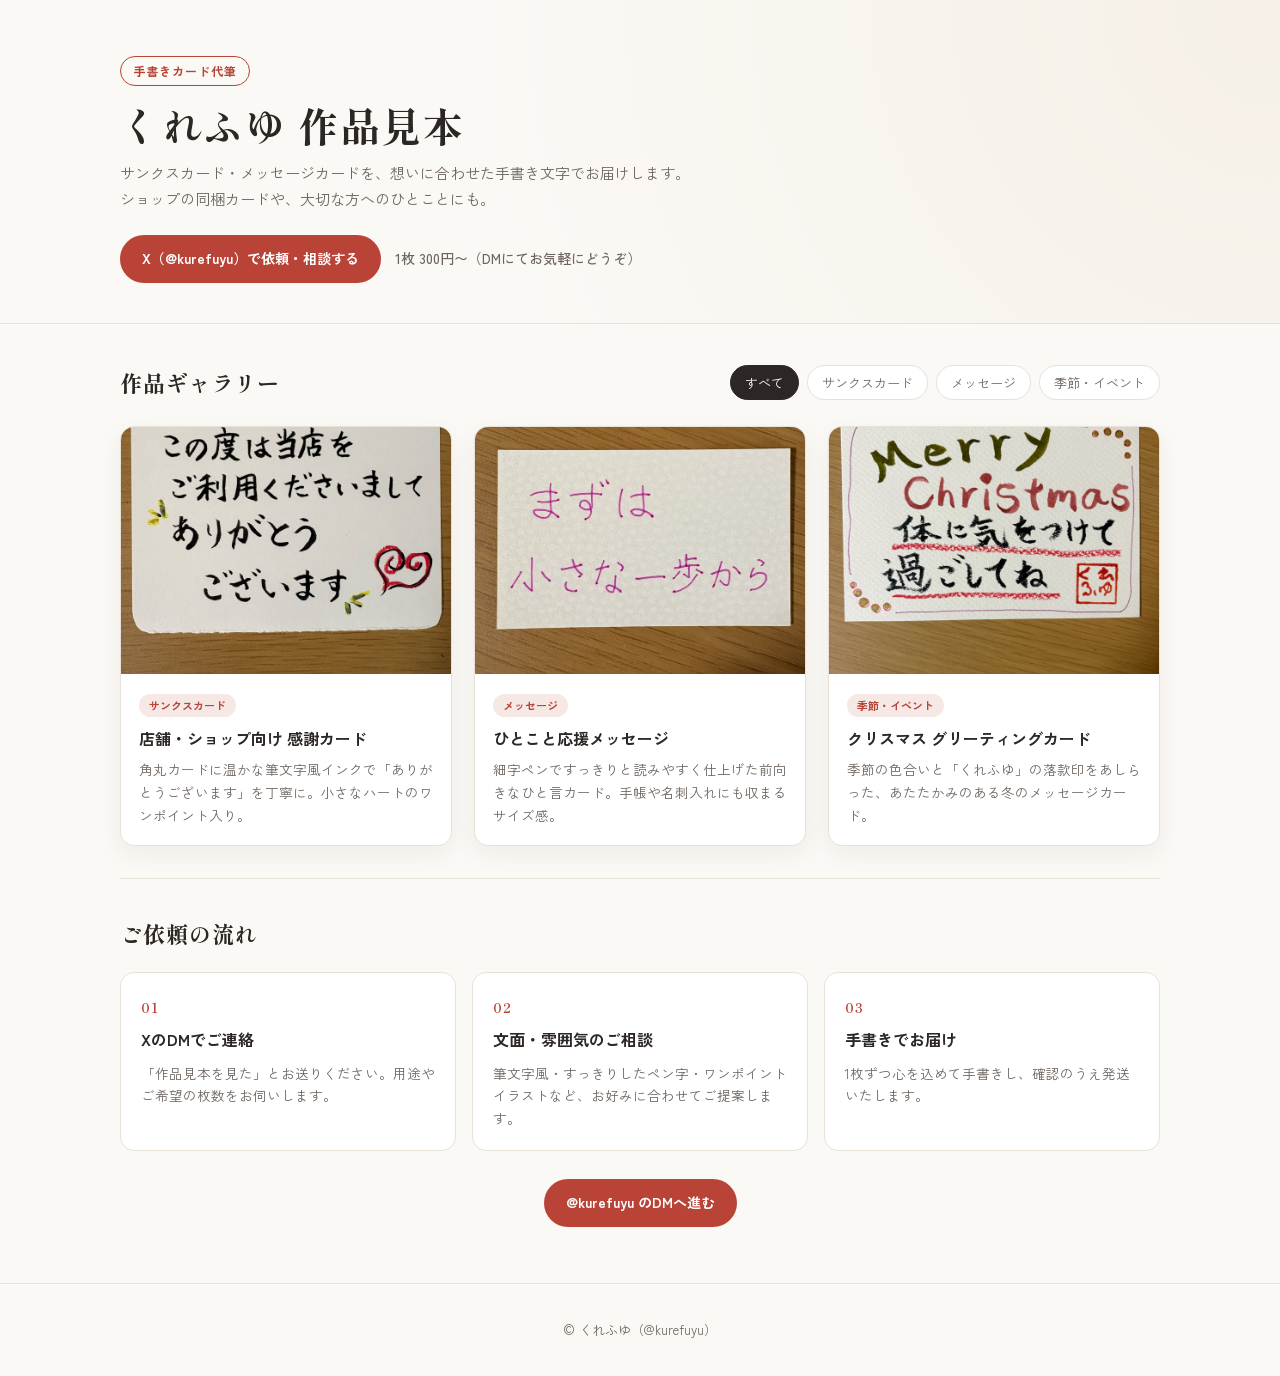
==== index.html @ b32f396b "作品見本サイトを公開" ====
<!DOCTYPE html>
<html lang="ja">
<head>
  <meta charset="UTF-8" />
  <meta name="viewport" content="width=device-width, initial-scale=1.0" />
  <title>くれふゆ｜手書きサンクスカード・メッセージカード作品見本</title>
  <meta name="description" content="サンクスカード・メッセージカード代筆「くれふゆ（@kurefuyu）」の作品見本ギャラリーです。手書きの温かさを1枚から丁寧にお届けします。" />
  <link rel="preconnect" href="https://fonts.googleapis.com" />
  <link rel="preconnect" href="https://fonts.gstatic.com" crossorigin />
  <link href="https://fonts.googleapis.com/css2?family=Shippori+Mincho:wght@500;700&family=Zen+Kaku+Gothic+New:wght@400;500;700&display=swap" rel="stylesheet" />
  <link rel="stylesheet" href="style.css" />
</head>
<body>
  <header class="hero">
    <div class="container">
      <div class="brand-badge">手書きカード代筆</div>
      <h1 class="site-title">くれふゆ 作品見本</h1>
      <p class="site-subtitle">
        サンクスカード・メッセージカードを、想いに合わせた手書き文字でお届けします。<br />
        ショップの同梱カードや、大切な方へのひとことにも。
      </p>
      <div class="hero-actions">
        <a class="btn btn-primary" href="https://x.com/kurefuyu" target="_blank" rel="noopener noreferrer">
          X（@kurefuyu）で依頼・相談する
        </a>
        <span class="price-note">1枚 300円〜（DMにてお気軽にどうぞ）</span>
      </div>
    </div>
  </header>

  <main class="container">
    <section class="gallery-section" aria-label="作品見本ギャラリー">
      <div class="section-head">
        <h2>作品ギャラリー</h2>
        <div class="filter-bar" role="tablist" aria-label="カテゴリ絞り込み">
          <button class="filter-btn is-active" data-category="all" role="tab" aria-selected="true">すべて</button>
          <button class="filter-btn" data-category="thanks" role="tab" aria-selected="false">サンクスカード</button>
          <button class="filter-btn" data-category="message" role="tab" aria-selected="false">メッセージ</button>
          <button class="filter-btn" data-category="season" role="tab" aria-selected="false">季節・イベント</button>
        </div>
      </div>

      <div id="gallery-grid" class="gallery-grid"></div>
    </section>

    <section class="order-section">
      <h2>ご依頼の流れ</h2>
      <div class="steps-grid">
        <div class="step-card">
          <span class="step-num">01</span>
          <h3>XのDMでご連絡</h3>
          <p>「作品見本を見た」とお送りください。用途やご希望の枚数をお伺いします。</p>
        </div>
        <div class="step-card">
          <span class="step-num">02</span>
          <h3>文面・雰囲気のご相談</h3>
          <p>筆文字風・すっきりしたペン字・ワンポイントイラストなど、お好みに合わせてご提案します。</p>
        </div>
        <div class="step-card">
          <span class="step-num">03</span>
          <h3>手書きでお届け</h3>
          <p>1枚ずつ心を込めて手書きし、確認のうえ発送いたします。</p>
        </div>
      </div>
      <div class="order-cta">
        <a class="btn btn-primary" href="https://x.com/kurefuyu" target="_blank" rel="noopener noreferrer">
          @kurefuyu のDMへ進む
        </a>
      </div>
    </section>
  </main>

  <footer class="site-footer">
    <div class="container">
      <p>© くれふゆ（@kurefuyu）</p>
    </div>
  </footer>

  <div id="lightbox" class="lightbox" hidden aria-modal="true" role="dialog" aria-label="作品拡大表示">
    <button id="lightbox-close" class="lightbox-close" aria-label="閉じる">×</button>
    <div class="lightbox-content">
      <img id="lightbox-img" src="" alt="" />
      <div class="lightbox-caption">
        <span id="lightbox-tag" class="card-tag"></span>
        <h3 id="lightbox-title"></h3>
        <p id="lightbox-desc"></p>
      </div>
    </div>
  </div>

  <script src="app.js"></script>
</body>
</html>
---- style.css ----
:root {
  --bg: #fbf9f5;
  --surface: #ffffff;
  --ink: #2c2724;
  --muted: #6e655f;
  --accent: #b84336;
  --accent-soft: #f6e8e5;
  --border: #e8e1d8;
  --shadow: 0 8px 24px rgba(44, 39, 36, 0.06);
  --radius: 14px;
}

* {
  box-sizing: border-box;
}

body {
  margin: 0;
  background-color: var(--bg);
  color: var(--ink);
  font-family: "Zen Kaku Gothic New", -apple-system, BlinkMacSystemFont, "Hiragino Sans", sans-serif;
  line-height: 1.7;
  -webkit-font-smoothing: antialiased;
}

.container {
  width: min(1040px, calc(100% - 32px));
  margin: 0 auto;
}

.hero {
  padding: 56px 0 40px;
  border-bottom: 1px solid var(--border);
  background: radial-gradient(circle at top right, #f5efe6 0%, var(--bg) 60%);
}

.brand-badge {
  display: inline-block;
  padding: 4px 12px;
  border: 1px solid var(--accent);
  color: var(--accent);
  border-radius: 999px;
  font-size: 12px;
  font-weight: 700;
  letter-spacing: 0.08em;
}

.site-title {
  margin: 14px 0 10px;
  font-family: "Shippori Mincho", serif;
  font-size: clamp(28px, 4.5vw, 40px);
  font-weight: 700;
  letter-spacing: 0.04em;
  line-height: 1.25;
}

.site-subtitle {
  margin: 0 0 24px;
  color: var(--muted);
  font-size: 15px;
}

.hero-actions {
  display: flex;
  flex-wrap: wrap;
  align-items: center;
  gap: 14px;
}

.btn {
  display: inline-flex;
  align-items: center;
  justify-content: center;
  padding: 12px 22px;
  border-radius: 999px;
  font-weight: 700;
  font-size: 14px;
  text-decoration: none;
  transition: transform 0.15s ease, opacity 0.15s ease;
}

.btn:hover {
  transform: translateY(-1px);
  opacity: 0.92;
}

.btn-primary {
  background-color: var(--accent);
  color: #ffffff;
}

.price-note {
  font-size: 14px;
  color: var(--muted);
  font-weight: 500;
}

.gallery-section {
  padding: 40px 0 32px;
}

.section-head {
  display: flex;
  flex-wrap: wrap;
  justify-content: space-between;
  align-items: center;
  gap: 16px;
  margin-bottom: 24px;
}

h2 {
  margin: 0;
  font-family: "Shippori Mincho", serif;
  font-size: 22px;
  font-weight: 700;
  letter-spacing: 0.04em;
}

.filter-bar {
  display: flex;
  flex-wrap: wrap;
  gap: 8px;
}

.filter-btn {
  border: 1px solid var(--border);
  background: var(--surface);
  color: var(--muted);
  padding: 7px 14px;
  border-radius: 999px;
  font-size: 13px;
  font-family: inherit;
  cursor: pointer;
  transition: all 0.15s ease;
}

.filter-btn:hover {
  border-color: var(--accent);
  color: var(--accent);
}

.filter-btn.is-active {
  background: var(--ink);
  border-color: var(--ink);
  color: #ffffff;
}

.gallery-grid {
  display: grid;
  grid-template-columns: repeat(auto-fill, minmax(280px, 1fr));
  gap: 22px;
}

.work-card {
  background: var(--surface);
  border: 1px solid var(--border);
  border-radius: var(--radius);
  overflow: hidden;
  box-shadow: var(--shadow);
  cursor: pointer;
  transition: transform 0.18s ease, box-shadow 0.18s ease;
  display: flex;
  flex-direction: column;
}

.work-card:hover {
  transform: translateY(-3px);
  box-shadow: 0 12px 28px rgba(44, 39, 36, 0.1);
}

.work-thumb-wrap {
  aspect-ratio: 4 / 3;
  background: #f2ede5;
  overflow: hidden;
}

.work-thumb {
  width: 100%;
  height: 100%;
  object-fit: cover;
  display: block;
}

.work-body {
  padding: 16px 18px 18px;
}

.card-tag {
  display: inline-block;
  font-size: 11px;
  font-weight: 700;
  color: var(--accent);
  background: var(--accent-soft);
  padding: 2px 10px;
  border-radius: 999px;
  margin-bottom: 8px;
}

.work-title {
  margin: 0 0 6px;
  font-size: 16px;
  font-weight: 700;
}

.work-desc {
  margin: 0;
  font-size: 13.5px;
  color: var(--muted);
}

.order-section {
  padding: 36px 0 56px;
  border-top: 1px solid var(--border);
}

.steps-grid {
  margin-top: 20px;
  display: grid;
  grid-template-columns: repeat(auto-fit, minmax(220px, 1fr));
  gap: 16px;
}

.step-card {
  background: var(--surface);
  border: 1px solid var(--border);
  border-radius: var(--radius);
  padding: 20px;
}

.step-num {
  font-family: "Shippori Mincho", serif;
  font-size: 13px;
  font-weight: 700;
  color: var(--accent);
  letter-spacing: 0.08em;
}

.step-card h3 {
  margin: 6px 0 8px;
  font-size: 16px;
}

.step-card p {
  margin: 0;
  font-size: 13.5px;
  color: var(--muted);
}

.order-cta {
  margin-top: 28px;
  text-align: center;
}

.site-footer {
  border-top: 1px solid var(--border);
  padding: 22px 0;
  text-align: center;
  font-size: 13px;
  color: var(--muted);
}

.lightbox {
  position: fixed;
  inset: 0;
  background: rgba(24, 21, 19, 0.82);
  display: flex;
  align-items: center;
  justify-content: center;
  padding: 20px;
  z-index: 100;
}

.lightbox[hidden] {
  display: none;
}

.lightbox-close {
  position: fixed;
  top: 16px;
  right: 20px;
  width: 40px;
  height: 40px;
  border-radius: 50%;
  border: none;
  background: rgba(255, 255, 255, 0.92);
  color: var(--ink);
  font-size: 24px;
  line-height: 1;
  cursor: pointer;
}

.lightbox-content {
  max-width: 720px;
  width: 100%;
  background: var(--surface);
  border-radius: var(--radius);
  overflow: hidden;
  box-shadow: 0 20px 50px rgba(0, 0, 0, 0.35);
}

.lightbox-content img {
  width: 100%;
  max-height: 68vh;
  object-fit: contain;
  background: #f2ede5;
  display: block;
}

.lightbox-caption {
  padding: 16px 20px 20px;
}

.lightbox-caption h3 {
  margin: 0 0 6px;
  font-size: 17px;
}

.lightbox-caption p {
  margin: 0;
  font-size: 14px;
  color: var(--muted);
}
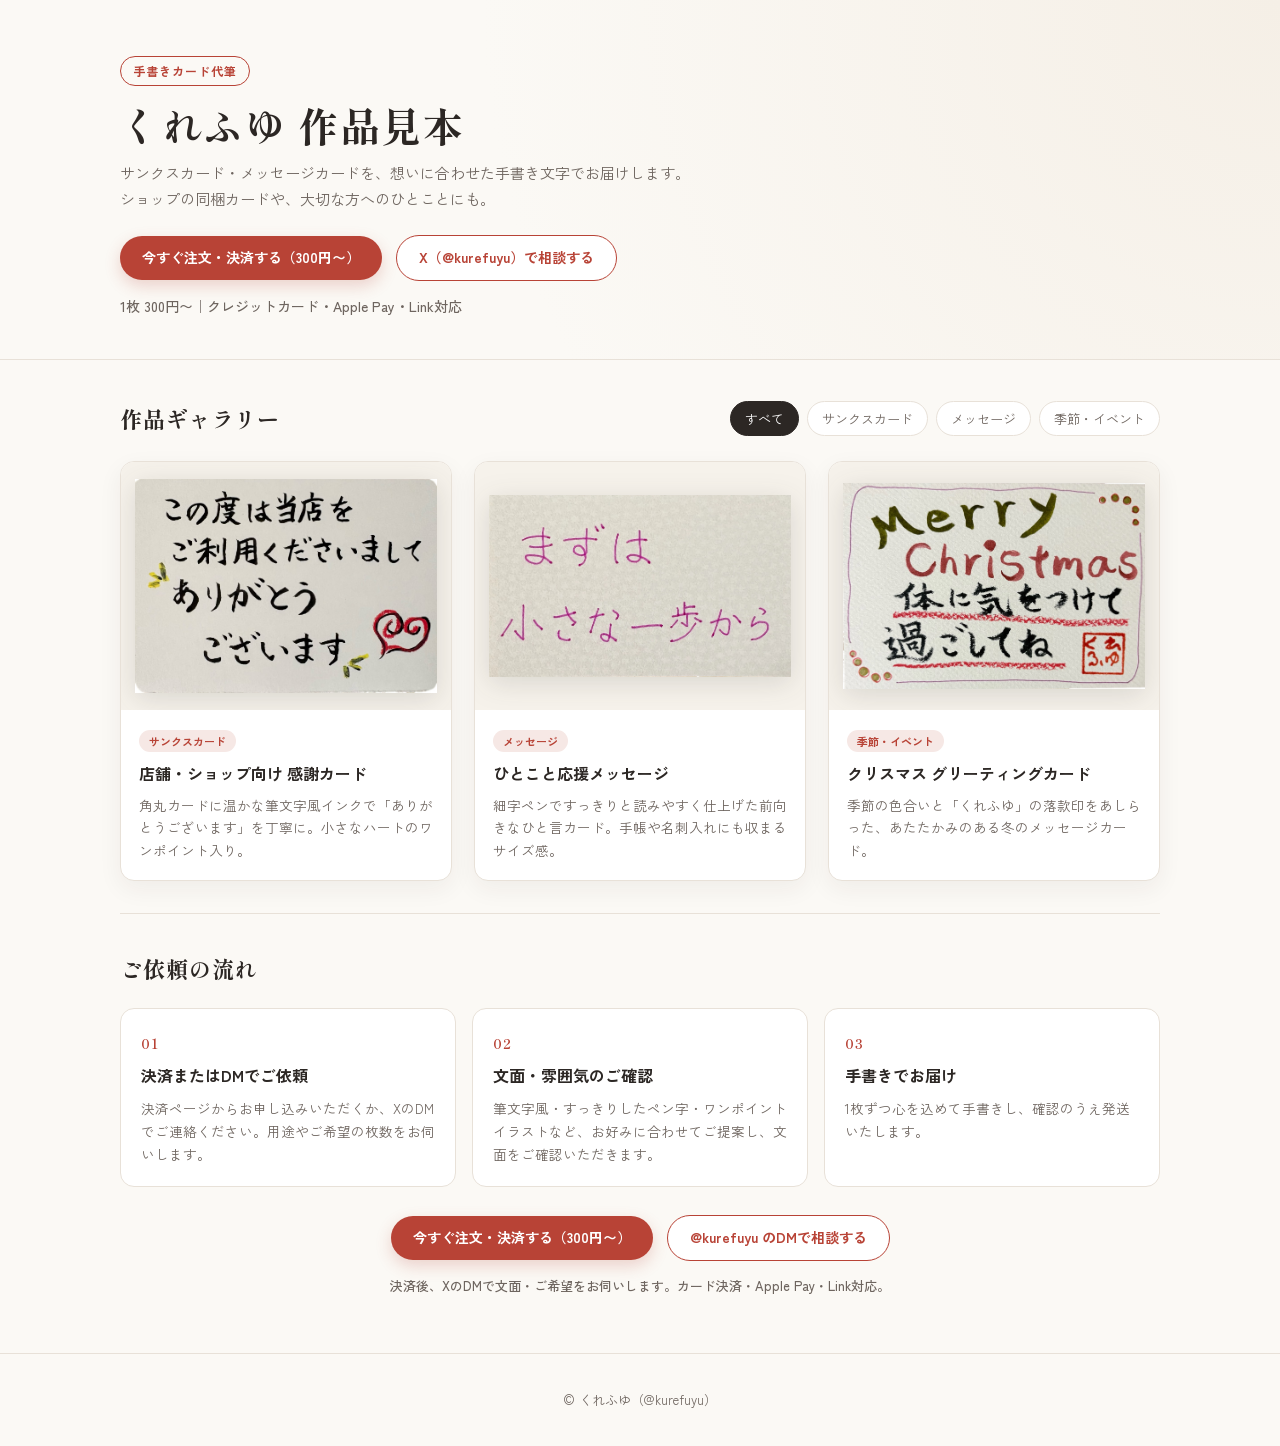
==== commit e76ac455: "Stripe決済ボタンを追加し、ご依頼の流れを決済またはDMに更新" ====
--- a/index.html
+++ b/index.html
@@ -20,10 +20,13 @@
         ショップの同梱カードや、大切な方へのひとことにも。
       </p>
       <div class="hero-actions">
-        <a class="btn btn-primary" href="https://x.com/kurefuyu" target="_blank" rel="noopener noreferrer">
-          X（@kurefuyu）で依頼・相談する
+        <a class="btn btn-primary" href="https://buy.stripe.com/fZu28l7V74so8kVafR6Zy01" target="_blank" rel="noopener noreferrer">
+          今すぐ注文・決済する（300円〜）
         </a>
-        <span class="price-note">1枚 300円〜（DMにてお気軽にどうぞ）</span>
+        <a class="btn btn-secondary" href="https://x.com/kurefuyu" target="_blank" rel="noopener noreferrer">
+          X（@kurefuyu）で相談する
+        </a>
+        <span class="price-note">1枚 300円〜｜クレジットカード・Apple Pay・Link対応</span>
       </div>
     </div>
   </header>
@@ -48,13 +51,13 @@
       <div class="steps-grid">
         <div class="step-card">
           <span class="step-num">01</span>
-          <h3>XのDMでご連絡</h3>
-          <p>「作品見本を見た」とお送りください。用途やご希望の枚数をお伺いします。</p>
+          <h3>決済またはDMでご依頼</h3>
+          <p>決済ページからお申し込みいただくか、XのDMでご連絡ください。用途やご希望の枚数をお伺いします。</p>
         </div>
         <div class="step-card">
           <span class="step-num">02</span>
-          <h3>文面・雰囲気のご相談</h3>
-          <p>筆文字風・すっきりしたペン字・ワンポイントイラストなど、お好みに合わせてご提案します。</p>
+          <h3>文面・雰囲気のご確認</h3>
+          <p>筆文字風・すっきりしたペン字・ワンポイントイラストなど、お好みに合わせてご提案し、文面をご確認いただきます。</p>
         </div>
         <div class="step-card">
           <span class="step-num">03</span>
@@ -63,9 +66,13 @@
         </div>
       </div>
       <div class="order-cta">
-        <a class="btn btn-primary" href="https://x.com/kurefuyu" target="_blank" rel="noopener noreferrer">
-          @kurefuyu のDMへ進む
+        <a class="btn btn-primary" href="https://buy.stripe.com/fZu28l7V74so8kVafR6Zy01" target="_blank" rel="noopener noreferrer">
+          今すぐ注文・決済する（300円〜）
         </a>
+        <a class="btn btn-secondary" href="https://x.com/kurefuyu" target="_blank" rel="noopener noreferrer">
+          @kurefuyu のDMで相談する
+        </a>
+        <p class="price-note cta-note">決済後、XのDMで文面・ご希望をお伺いします。カード決済・Apple Pay・Link対応。</p>
       </div>
     </section>
   </main>
--- a/style.css
+++ b/style.css
@@ -75,8 +75,10 @@
   border-radius: 999px;
   font-weight: 700;
   font-size: 14px;
+  line-height: 1.4;
+  text-align: center;
   text-decoration: none;
-  transition: transform 0.15s ease, opacity 0.15s ease;
+  transition: transform 0.15s ease, opacity 0.15s ease, background-color 0.15s ease, border-color 0.15s ease;
 }
 
 .btn:hover {
@@ -87,12 +89,27 @@
 .btn-primary {
   background-color: var(--accent);
   color: #ffffff;
+  box-shadow: 0 6px 16px rgba(184, 67, 54, 0.22);
+}
+
+.btn-secondary {
+  background-color: var(--surface);
+  color: var(--accent);
+  border: 1px solid var(--accent);
+}
+
+.btn-secondary:hover {
+  background-color: var(--accent-soft);
 }
 
 .price-note {
   font-size: 14px;
   color: var(--muted);
   font-weight: 500;
+}
+
+.hero-actions .price-note {
+  flex-basis: 100%;
 }
 
 .gallery-section {
@@ -170,15 +187,20 @@
 
 .work-thumb-wrap {
   aspect-ratio: 4 / 3;
-  background: #f2ede5;
+  background: #f6f2eb;
+  padding: 14px;
   overflow: hidden;
+  display: flex;
+  align-items: center;
+  justify-content: center;
 }
 
 .work-thumb {
   width: 100%;
   height: 100%;
-  object-fit: cover;
+  object-fit: contain;
   display: block;
+  filter: drop-shadow(0 6px 14px rgba(44, 39, 36, 0.14));
 }
 
 .work-body {
@@ -248,7 +270,26 @@
 
 .order-cta {
   margin-top: 28px;
+  display: flex;
+  flex-wrap: wrap;
+  justify-content: center;
+  align-items: center;
+  gap: 14px;
+}
+
+.order-cta .cta-note {
+  flex-basis: 100%;
+  margin: 0;
   text-align: center;
+  font-size: 13px;
+}
+
+@media (max-width: 480px) {
+  .hero-actions .btn,
+  .order-cta .btn {
+    width: 100%;
+    padding: 13px 18px;
+  }
 }
 
 .site-footer {
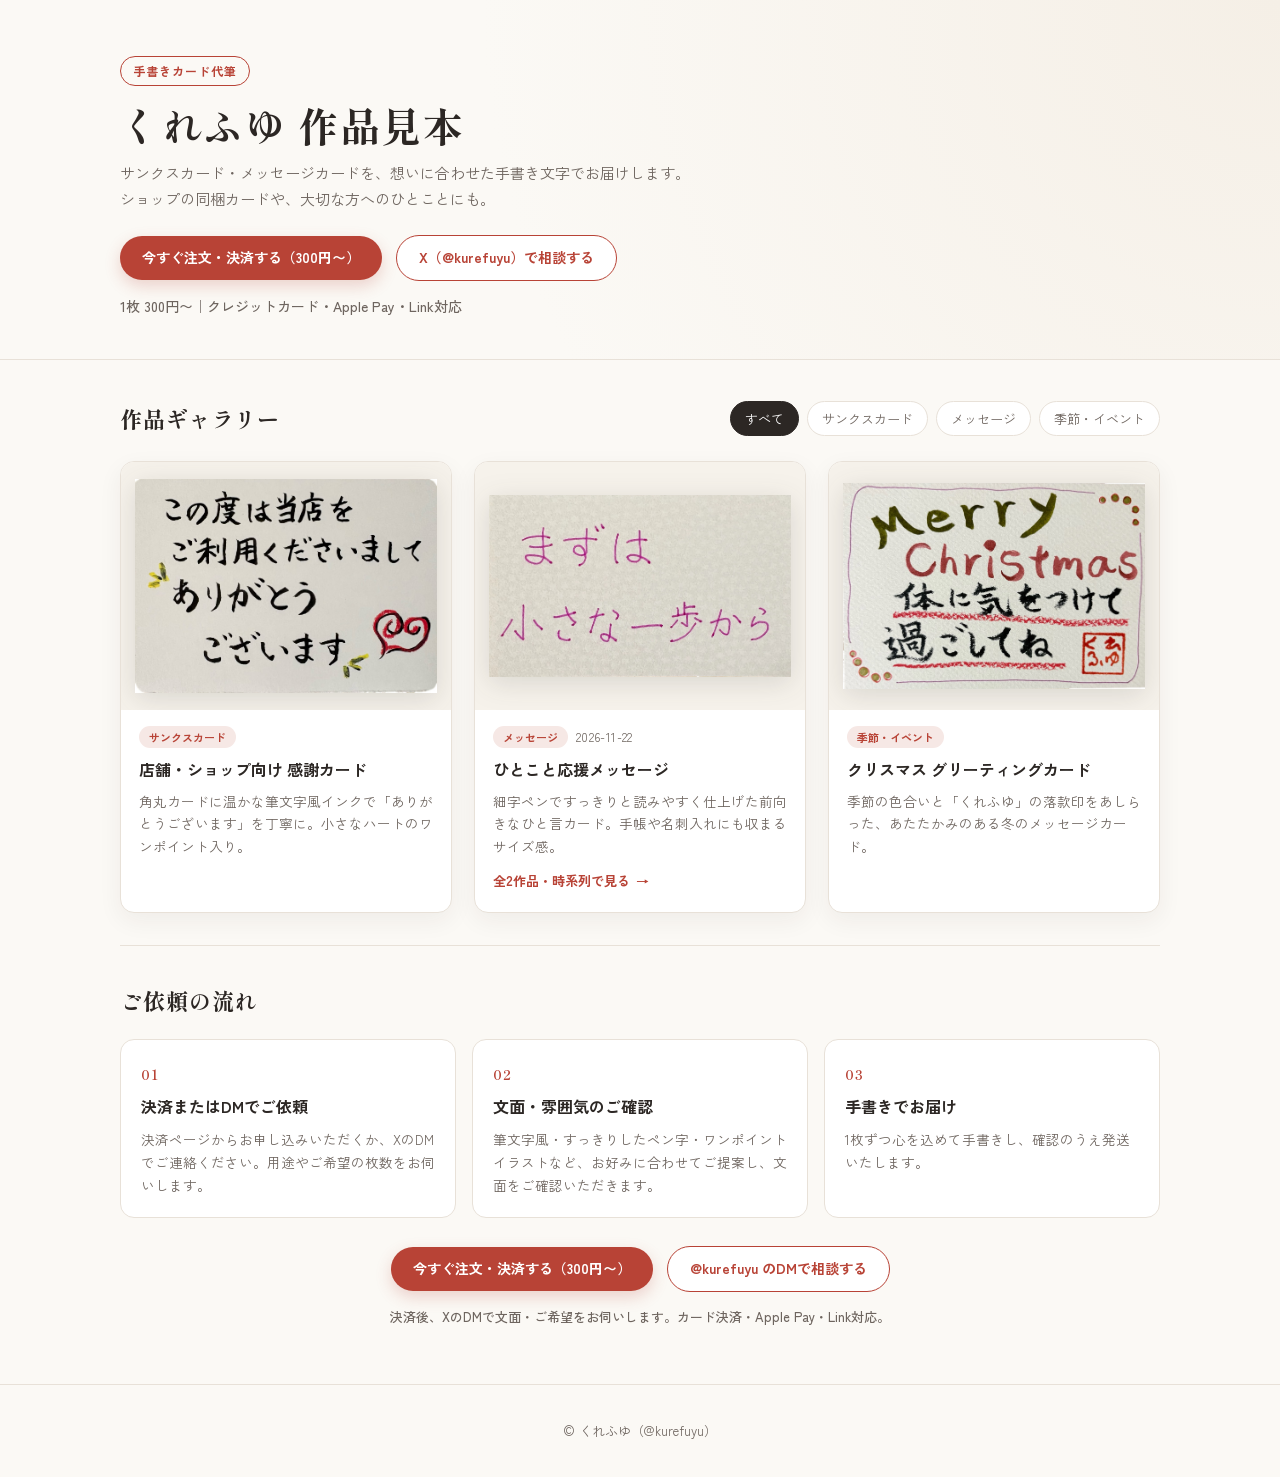
==== commit 0a34953e: "メッセージ作品「巡り巡る」を追加し、メッセージはジャンル別ページ(message.html)化" ====
--- a/index.html
+++ b/index.html
@@ -95,6 +95,7 @@
     </div>
   </div>
 
+  <script src="works.js"></script>
   <script src="app.js"></script>
 </body>
 </html>
--- a/style.css
+++ b/style.css
@@ -361,3 +361,132 @@
   font-size: 14px;
   color: var(--muted);
 }
+
+/* ============================================================
+   ジャンル別ページ対応（2026-11-23 追加）
+   - トップページのジャンル入口カード
+   - メッセージ / message.html の時系列横並び
+   ============================================================ */
+
+.card-meta {
+  display: flex;
+  align-items: center;
+  flex-wrap: wrap;
+  gap: 8px;
+  margin-bottom: 8px;
+}
+
+.card-meta .card-tag {
+  margin-bottom: 0;
+}
+
+.work-date {
+  font-size: 12px;
+  color: var(--muted);
+  letter-spacing: 0.03em;
+}
+
+/* ジャンル別ページへ遷移する入口カード（リンク） */
+.work-card--link {
+  text-decoration: none;
+  color: inherit;
+}
+
+.work-more {
+  display: inline-flex;
+  align-items: center;
+  gap: 6px;
+  margin: 12px 0 0;
+  font-size: 13px;
+  font-weight: 700;
+  color: var(--accent);
+}
+
+.work-more span {
+  display: inline-block;
+  transition: transform 0.15s ease;
+}
+
+.work-card--link:hover .work-more span,
+.work-card:hover .work-more span {
+  transform: translateX(3px);
+}
+
+/* ジャンル別ページのヘッダー */
+.hero--compact {
+  padding: 32px 0 30px;
+}
+
+.back-link {
+  display: inline-block;
+  margin-bottom: 14px;
+  font-size: 13px;
+  color: var(--muted);
+  text-decoration: none;
+  border-bottom: 1px solid transparent;
+  transition: color 0.15s ease, border-color 0.15s ease;
+}
+
+.back-link:hover {
+  color: var(--accent);
+  border-bottom-color: var(--accent);
+}
+
+.scroll-hint {
+  display: none;
+  margin: 0;
+  font-size: 12.5px;
+  color: var(--muted);
+}
+
+/* 同じジャンルの作品を時系列に横並び（PCは横並び、スマホは横スクロール） */
+.genre-row {
+  display: flex;
+  align-items: stretch;
+  gap: 22px;
+  overflow-x: auto;
+  padding: 2px 2px 16px;
+  scroll-snap-type: x mandatory;
+  -webkit-overflow-scrolling: touch;
+}
+
+.genre-row .genre-card {
+  flex: 0 0 min(420px, 82vw);
+  max-width: 100%;
+  scroll-snap-align: start;
+}
+
+.genre-row::-webkit-scrollbar {
+  height: 8px;
+}
+
+.genre-row::-webkit-scrollbar-thumb {
+  background: var(--border);
+  border-radius: 999px;
+}
+
+.order-lead {
+  margin: 10px 0 0;
+  font-size: 14px;
+  color: var(--muted);
+}
+
+.page-actions {
+  margin-top: 26px;
+  display: flex;
+  justify-content: center;
+}
+
+@media (max-width: 640px) {
+  .scroll-hint {
+    display: block;
+  }
+
+  .genre-row {
+    gap: 16px;
+  }
+
+  .genre-row .genre-card {
+    flex-basis: 84vw;
+  }
+}
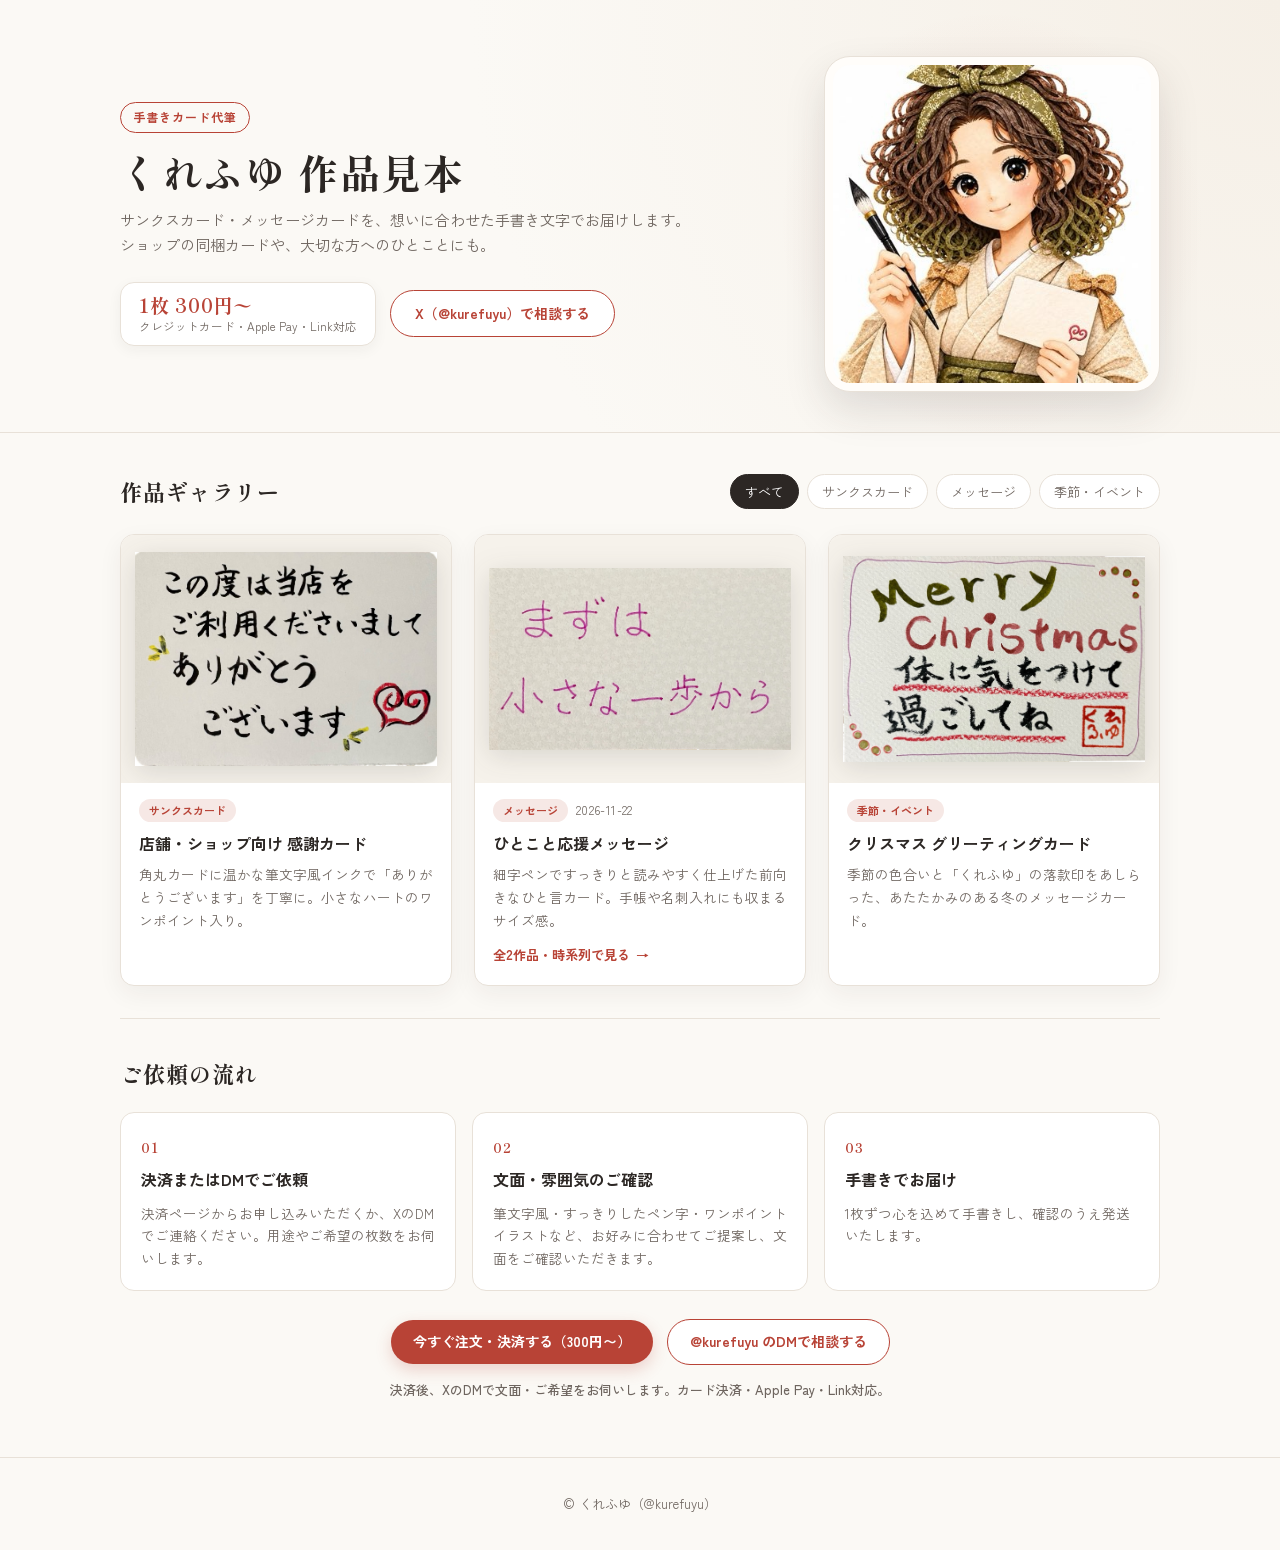
==== commit 3b6ab68f: "トップにくれふゆのキャラクターイラストを追加し、決済ボタンは最下部のみに整理" ====
--- a/index.html
+++ b/index.html
@@ -12,22 +12,27 @@
 </head>
 <body>
   <header class="hero">
-    <div class="container">
-      <div class="brand-badge">手書きカード代筆</div>
-      <h1 class="site-title">くれふゆ 作品見本</h1>
-      <p class="site-subtitle">
-        サンクスカード・メッセージカードを、想いに合わせた手書き文字でお届けします。<br />
-        ショップの同梱カードや、大切な方へのひとことにも。
-      </p>
-      <div class="hero-actions">
-        <a class="btn btn-primary" href="https://buy.stripe.com/fZu28l7V74so8kVafR6Zy01" target="_blank" rel="noopener noreferrer">
-          今すぐ注文・決済する（300円〜）
-        </a>
-        <a class="btn btn-secondary" href="https://x.com/kurefuyu" target="_blank" rel="noopener noreferrer">
-          X（@kurefuyu）で相談する
-        </a>
-        <span class="price-note">1枚 300円〜｜クレジットカード・Apple Pay・Link対応</span>
+    <div class="container hero-inner">
+      <div class="hero-copy">
+        <div class="brand-badge">手書きカード代筆</div>
+        <h1 class="site-title">くれふゆ 作品見本</h1>
+        <p class="site-subtitle">
+          サンクスカード・メッセージカードを、想いに合わせた手書き文字でお届けします。<br />
+          ショップの同梱カードや、大切な方へのひとことにも。
+        </p>
+        <div class="hero-actions">
+          <span class="hero-price">
+            <strong>1枚 300円〜</strong>
+            <span>クレジットカード・Apple Pay・Link対応</span>
+          </span>
+          <a class="btn btn-secondary" href="https://x.com/kurefuyu" target="_blank" rel="noopener noreferrer">
+            X（@kurefuyu）で相談する
+          </a>
+        </div>
       </div>
+      <figure class="hero-visual">
+        <img class="hero-portrait" src="images/kurefuyu-top.jpg" alt="筆とメッセージカードを手にした、くれふゆのキャラクターイラスト" width="400" height="400" />
+      </figure>
     </div>
   </header>
 
--- a/style.css
+++ b/style.css
@@ -34,6 +34,78 @@
   background: radial-gradient(circle at top right, #f5efe6 0%, var(--bg) 60%);
 }
 
+/* ============================================================
+   ヒーロー：左にテキスト・右にくれふゆのキャラクターイラスト
+   （2026-11-24 追加）
+   ============================================================ */
+.hero-inner {
+  display: grid;
+  grid-template-columns: minmax(0, 1fr) auto;
+  align-items: center;
+  gap: clamp(24px, 5vw, 56px);
+}
+
+.hero-copy {
+  min-width: 0;
+}
+
+.hero-visual {
+  position: relative;
+  margin: 0;
+  justify-self: end;
+  width: clamp(240px, 29vw, 336px);
+}
+
+/* イラストの背後に滲むように置く淡い円 */
+.hero-visual::before {
+  content: "";
+  position: absolute;
+  inset: -16%;
+  border-radius: 50%;
+  background: radial-gradient(circle, rgba(184, 67, 54, 0.1) 0%, rgba(184, 67, 54, 0) 68%);
+  z-index: 0;
+}
+
+.hero-portrait {
+  position: relative;
+  z-index: 1;
+  display: block;
+  width: 100%;
+  height: auto;
+  padding: 8px;
+  background: #fffdfa;
+  border: 1px solid var(--border);
+  border-radius: 26px;
+  box-shadow: 0 18px 40px rgba(44, 39, 36, 0.13);
+}
+
+/* ヒーローの「1枚 300円〜」のお知らせ */
+.hero-price {
+  display: inline-flex;
+  flex-direction: column;
+  gap: 1px;
+  padding: 9px 18px 10px;
+  background: var(--surface);
+  border: 1px solid var(--border);
+  border-radius: 14px;
+  box-shadow: 0 4px 14px rgba(44, 39, 36, 0.05);
+}
+
+.hero-price strong {
+  font-family: "Shippori Mincho", serif;
+  font-size: 19px;
+  font-weight: 700;
+  letter-spacing: 0.04em;
+  color: var(--accent);
+  line-height: 1.35;
+}
+
+.hero-price span {
+  font-size: 11.5px;
+  color: var(--muted);
+  line-height: 1.4;
+}
+
 .brand-badge {
   display: inline-block;
   padding: 4px 12px;
@@ -65,6 +137,10 @@
   flex-wrap: wrap;
   align-items: center;
   gap: 14px;
+}
+
+.hero-actions .btn-secondary {
+  padding: 13px 24px;
 }
 
 .btn {
@@ -110,6 +186,34 @@
 
 .hero-actions .price-note {
   flex-basis: 100%;
+}
+
+/* スマホ：イラストを上に、その下にタイトルの縦並び */
+@media (max-width: 760px) {
+  .hero {
+    padding: 34px 0 30px;
+  }
+
+  .hero-inner {
+    grid-template-columns: 1fr;
+    justify-items: center;
+    text-align: center;
+    gap: 20px;
+  }
+
+  .hero-visual {
+    order: -1;
+    justify-self: center;
+    width: min(216px, 58vw);
+  }
+
+  .hero-actions {
+    justify-content: center;
+  }
+
+  .site-title {
+    margin-top: 12px;
+  }
 }
 
 .gallery-section {
@@ -418,7 +522,8 @@
 }
 
 .back-link {
-  display: inline-block;
+  display: block;
+  width: fit-content;
   margin-bottom: 14px;
   font-size: 13px;
   color: var(--muted);
@@ -456,6 +561,11 @@
   scroll-snap-align: start;
 }
 
+/* 縦長のカードでも見やすく（ジャンル別ページのサムネイルは正方形枠に） */
+.genre-row .genre-card .work-thumb-wrap {
+  aspect-ratio: 1 / 1;
+}
+
 .genre-row::-webkit-scrollbar {
   height: 8px;
 }
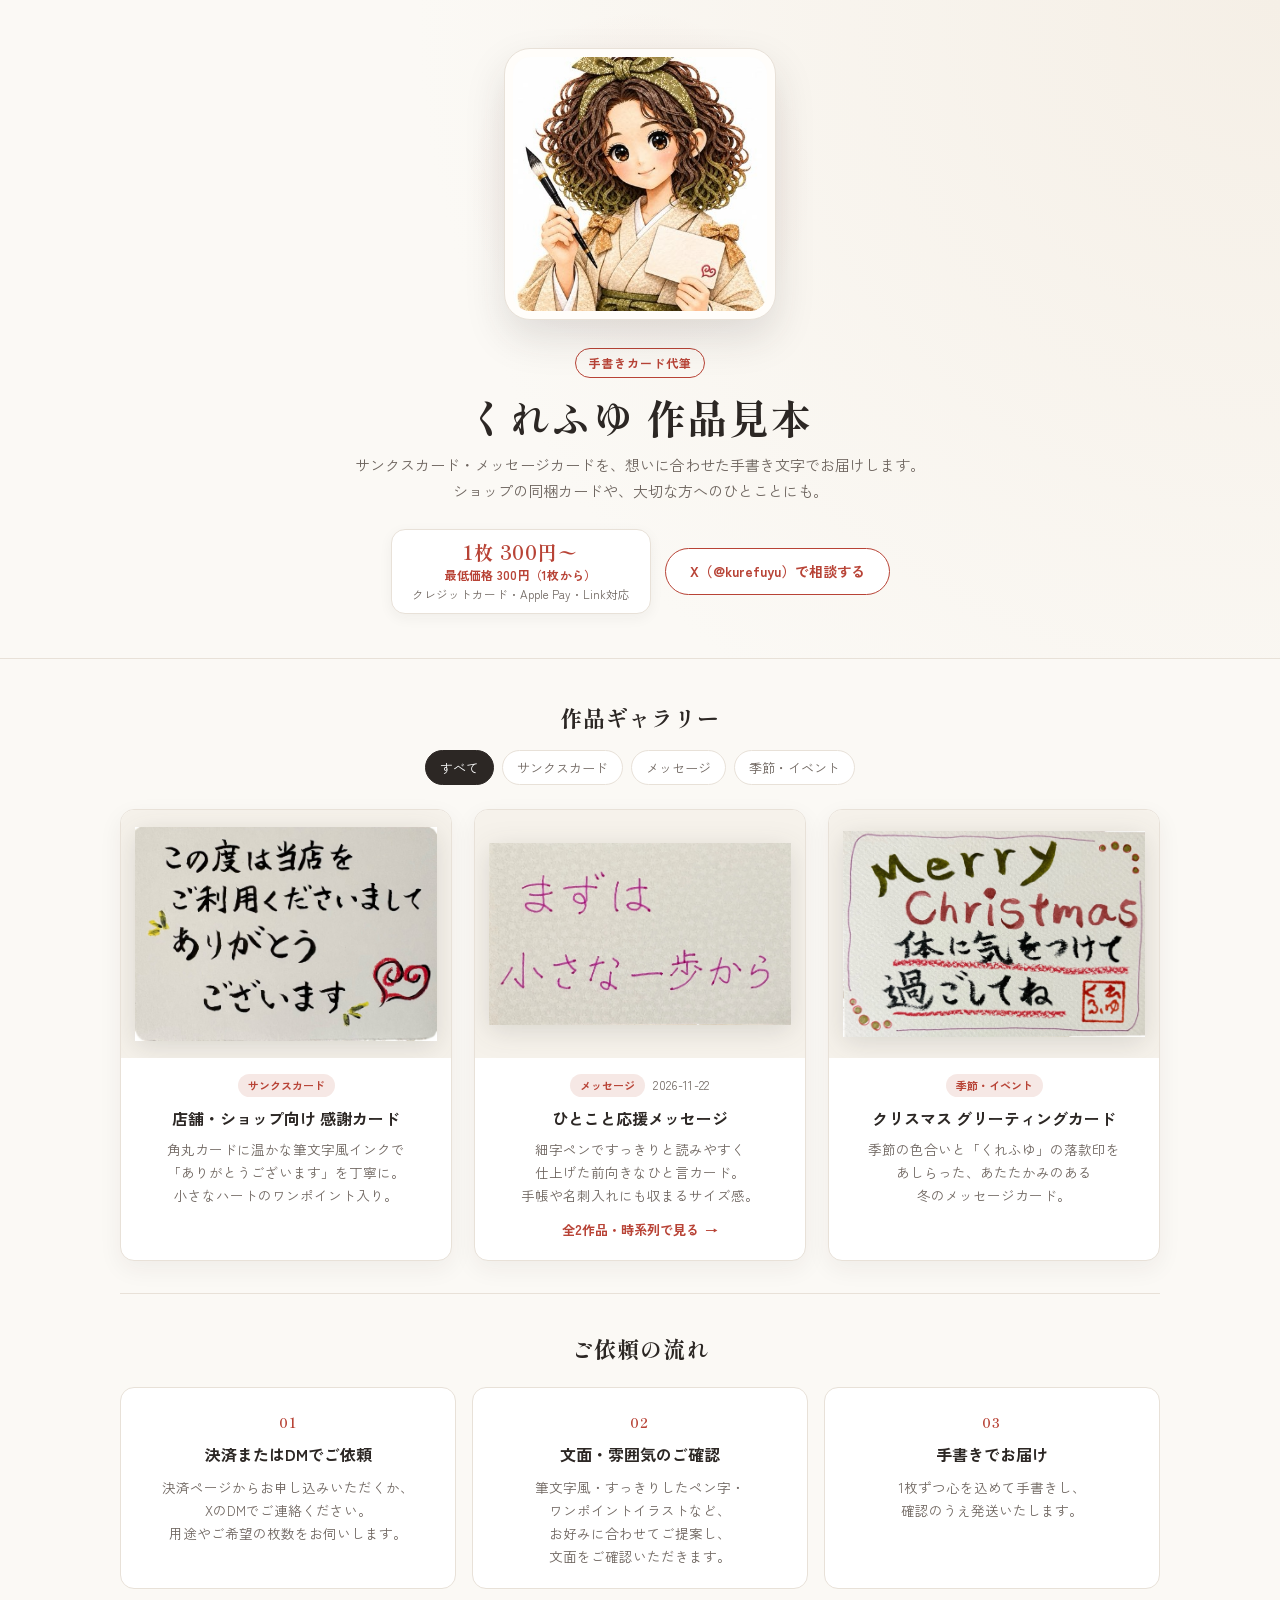
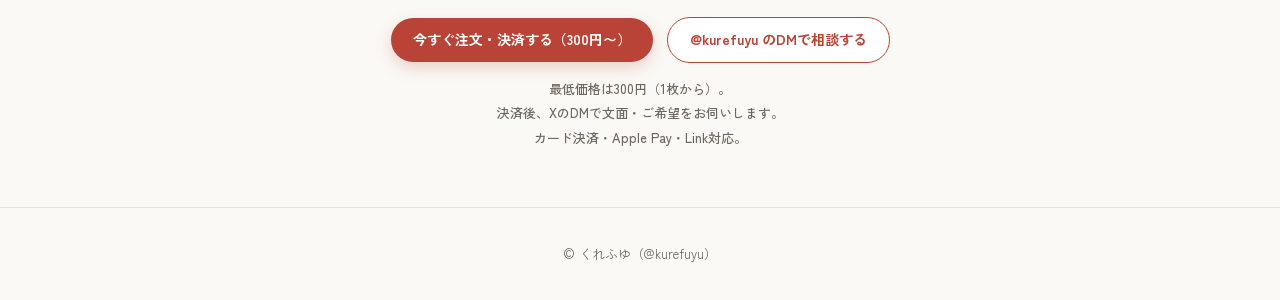
==== commit 4df10b2a: "文章を中央揃えに統一し、読みやすい改行と最低価格300円の明記を追加" ====
--- a/index.html
+++ b/index.html
@@ -13,16 +13,20 @@
 <body>
   <header class="hero">
     <div class="container hero-inner">
+      <figure class="hero-visual">
+        <img class="hero-portrait" src="images/kurefuyu-top.jpg" alt="筆とメッセージカードを手にした、くれふゆのキャラクターイラスト" width="400" height="400" />
+      </figure>
       <div class="hero-copy">
         <div class="brand-badge">手書きカード代筆</div>
         <h1 class="site-title">くれふゆ 作品見本</h1>
         <p class="site-subtitle">
-          サンクスカード・メッセージカードを、想いに合わせた手書き文字でお届けします。<br />
-          ショップの同梱カードや、大切な方へのひとことにも。
+          サンクスカード・メッセージカードを、<br class="sp-only" />想いに合わせた手書き文字でお届けします。<br />
+          ショップの同梱カードや、<br class="sp-only" />大切な方へのひとことにも。
         </p>
         <div class="hero-actions">
           <span class="hero-price">
             <strong>1枚 300円〜</strong>
+            <span class="price-min">最低価格 300円（1枚から）</span>
             <span>クレジットカード・Apple Pay・Link対応</span>
           </span>
           <a class="btn btn-secondary" href="https://x.com/kurefuyu" target="_blank" rel="noopener noreferrer">
@@ -30,9 +34,6 @@
           </a>
         </div>
       </div>
-      <figure class="hero-visual">
-        <img class="hero-portrait" src="images/kurefuyu-top.jpg" alt="筆とメッセージカードを手にした、くれふゆのキャラクターイラスト" width="400" height="400" />
-      </figure>
     </div>
   </header>
 
@@ -57,17 +58,17 @@
         <div class="step-card">
           <span class="step-num">01</span>
           <h3>決済またはDMでご依頼</h3>
-          <p>決済ページからお申し込みいただくか、XのDMでご連絡ください。用途やご希望の枚数をお伺いします。</p>
+          <p>決済ページからお申し込みいただくか、<br />XのDMでご連絡ください。<br />用途やご希望の枚数をお伺いします。</p>
         </div>
         <div class="step-card">
           <span class="step-num">02</span>
           <h3>文面・雰囲気のご確認</h3>
-          <p>筆文字風・すっきりしたペン字・ワンポイントイラストなど、お好みに合わせてご提案し、文面をご確認いただきます。</p>
+          <p>筆文字風・すっきりしたペン字・<br />ワンポイントイラストなど、<br />お好みに合わせてご提案し、<br />文面をご確認いただきます。</p>
         </div>
         <div class="step-card">
           <span class="step-num">03</span>
           <h3>手書きでお届け</h3>
-          <p>1枚ずつ心を込めて手書きし、確認のうえ発送いたします。</p>
+          <p>1枚ずつ心を込めて手書きし、<br />確認のうえ発送いたします。</p>
         </div>
       </div>
       <div class="order-cta">
@@ -77,7 +78,7 @@
         <a class="btn btn-secondary" href="https://x.com/kurefuyu" target="_blank" rel="noopener noreferrer">
           @kurefuyu のDMで相談する
         </a>
-        <p class="price-note cta-note">決済後、XのDMで文面・ご希望をお伺いします。カード決済・Apple Pay・Link対応。</p>
+        <p class="price-note cta-note">最低価格は300円（1枚から）。<br />決済後、XのDMで文面・ご希望をお伺いします。<br />カード決済・Apple Pay・Link対応。</p>
       </div>
     </section>
   </main>
--- a/style.css
+++ b/style.css
@@ -23,37 +23,59 @@
   -webkit-font-smoothing: antialiased;
 }
 
+/* 端末ごとの改行（スマホ専用 / PC専用の <br>） */
+br.sp-only {
+  display: none;
+}
+
+br.pc-only {
+  display: inline;
+}
+
+@media (max-width: 760px) {
+  br.sp-only {
+    display: inline;
+  }
+
+  br.pc-only {
+    display: none;
+  }
+}
+
 .container {
   width: min(1040px, calc(100% - 32px));
   margin: 0 auto;
 }
 
 .hero {
-  padding: 56px 0 40px;
+  padding: 48px 0 44px;
   border-bottom: 1px solid var(--border);
   background: radial-gradient(circle at top right, #f5efe6 0%, var(--bg) 60%);
+  text-align: center;
 }
 
 /* ============================================================
-   ヒーロー：左にテキスト・右にくれふゆのキャラクターイラスト
-   （2026-11-24 追加）
+   ヒーロー：イラストを上に置き、文章はすべて中央揃え
+   （2026-11-25 中央配置に変更）
    ============================================================ */
 .hero-inner {
-  display: grid;
-  grid-template-columns: minmax(0, 1fr) auto;
-  align-items: center;
-  gap: clamp(24px, 5vw, 56px);
+  display: flex;
+  flex-direction: column;
+  align-items: center;
+  gap: clamp(18px, 3vw, 28px);
+  text-align: center;
 }
 
 .hero-copy {
   min-width: 0;
+  max-width: 680px;
+  text-align: center;
 }
 
 .hero-visual {
   position: relative;
   margin: 0;
-  justify-self: end;
-  width: clamp(240px, 29vw, 336px);
+  width: clamp(200px, 26vw, 272px);
 }
 
 /* イラストの背後に滲むように置く淡い円 */
@@ -83,12 +105,22 @@
 .hero-price {
   display: inline-flex;
   flex-direction: column;
-  gap: 1px;
-  padding: 9px 18px 10px;
+  align-items: center;
+  gap: 2px;
+  padding: 9px 20px 11px;
   background: var(--surface);
   border: 1px solid var(--border);
   border-radius: 14px;
   box-shadow: 0 4px 14px rgba(44, 39, 36, 0.05);
+  text-align: center;
+}
+
+.hero-price span.price-min {
+  font-size: 12px;
+  font-weight: 700;
+  color: var(--accent);
+  letter-spacing: 0.02em;
+  line-height: 1.4;
 }
 
 .hero-price strong {
@@ -127,15 +159,20 @@
 }
 
 .site-subtitle {
-  margin: 0 0 24px;
+  max-width: 640px;
+  margin: 0 auto 26px;
   color: var(--muted);
   font-size: 15px;
+  text-align: center;
+  text-wrap: pretty;
+  word-break: auto-phrase;
 }
 
 .hero-actions {
   display: flex;
   flex-wrap: wrap;
   align-items: center;
+  justify-content: center;
   gap: 14px;
 }
 
@@ -188,31 +225,26 @@
   flex-basis: 100%;
 }
 
-/* スマホ：イラストを上に、その下にタイトルの縦並び */
+/* スマホ：少し詰めて、文字も読みやすい大きさに */
 @media (max-width: 760px) {
   .hero {
-    padding: 34px 0 30px;
+    padding: 30px 0 30px;
   }
 
   .hero-inner {
-    grid-template-columns: 1fr;
-    justify-items: center;
-    text-align: center;
-    gap: 20px;
+    gap: 16px;
   }
 
   .hero-visual {
-    order: -1;
-    justify-self: center;
-    width: min(216px, 58vw);
-  }
-
-  .hero-actions {
-    justify-content: center;
+    width: min(230px, 60vw);
   }
 
   .site-title {
-    margin-top: 12px;
+    margin-top: 10px;
+  }
+
+  .site-subtitle {
+    font-size: 14.5px;
   }
 }
 
@@ -222,11 +254,12 @@
 
 .section-head {
   display: flex;
-  flex-wrap: wrap;
-  justify-content: space-between;
-  align-items: center;
-  gap: 16px;
+  flex-direction: column;
+  align-items: center;
+  justify-content: center;
+  gap: 14px;
   margin-bottom: 24px;
+  text-align: center;
 }
 
 h2 {
@@ -235,11 +268,13 @@
   font-size: 22px;
   font-weight: 700;
   letter-spacing: 0.04em;
+  text-align: center;
 }
 
 .filter-bar {
   display: flex;
   flex-wrap: wrap;
+  justify-content: center;
   gap: 8px;
 }
 
@@ -309,6 +344,7 @@
 
 .work-body {
   padding: 16px 18px 18px;
+  text-align: center;
 }
 
 .card-tag {
@@ -332,11 +368,15 @@
   margin: 0;
   font-size: 13.5px;
   color: var(--muted);
+  text-align: center;
+  text-wrap: pretty;
+  word-break: auto-phrase;
 }
 
 .order-section {
   padding: 36px 0 56px;
   border-top: 1px solid var(--border);
+  text-align: center;
 }
 
 .steps-grid {
@@ -351,6 +391,7 @@
   border: 1px solid var(--border);
   border-radius: var(--radius);
   padding: 20px;
+  text-align: center;
 }
 
 .step-num {
@@ -370,6 +411,8 @@
   margin: 0;
   font-size: 13.5px;
   color: var(--muted);
+  text-wrap: pretty;
+  word-break: auto-phrase;
 }
 
 .order-cta {
@@ -386,6 +429,9 @@
   margin: 0;
   text-align: center;
   font-size: 13px;
+  line-height: 1.9;
+  text-wrap: pretty;
+  word-break: auto-phrase;
 }
 
 @media (max-width: 480px) {
@@ -453,6 +499,13 @@
 
 .lightbox-caption {
   padding: 16px 20px 20px;
+  text-align: center;
+}
+
+.lightbox-caption p {
+  text-align: center;
+  text-wrap: pretty;
+  word-break: auto-phrase;
 }
 
 .lightbox-caption h3 {
@@ -475,6 +528,7 @@
 .card-meta {
   display: flex;
   align-items: center;
+  justify-content: center;
   flex-wrap: wrap;
   gap: 8px;
   margin-bottom: 8px;
@@ -519,12 +573,13 @@
 /* ジャンル別ページのヘッダー */
 .hero--compact {
   padding: 32px 0 30px;
+  text-align: center;
 }
 
 .back-link {
   display: block;
   width: fit-content;
-  margin-bottom: 14px;
+  margin: 0 auto 14px;
   font-size: 13px;
   color: var(--muted);
   text-decoration: none;
@@ -542,6 +597,7 @@
   margin: 0;
   font-size: 12.5px;
   color: var(--muted);
+  text-align: center;
 }
 
 /* 同じジャンルの作品を時系列に横並び（PCは横並び、スマホは横スクロール） */
@@ -579,6 +635,9 @@
   margin: 10px 0 0;
   font-size: 14px;
   color: var(--muted);
+  text-align: center;
+  text-wrap: pretty;
+  word-break: auto-phrase;
 }
 
 .page-actions {
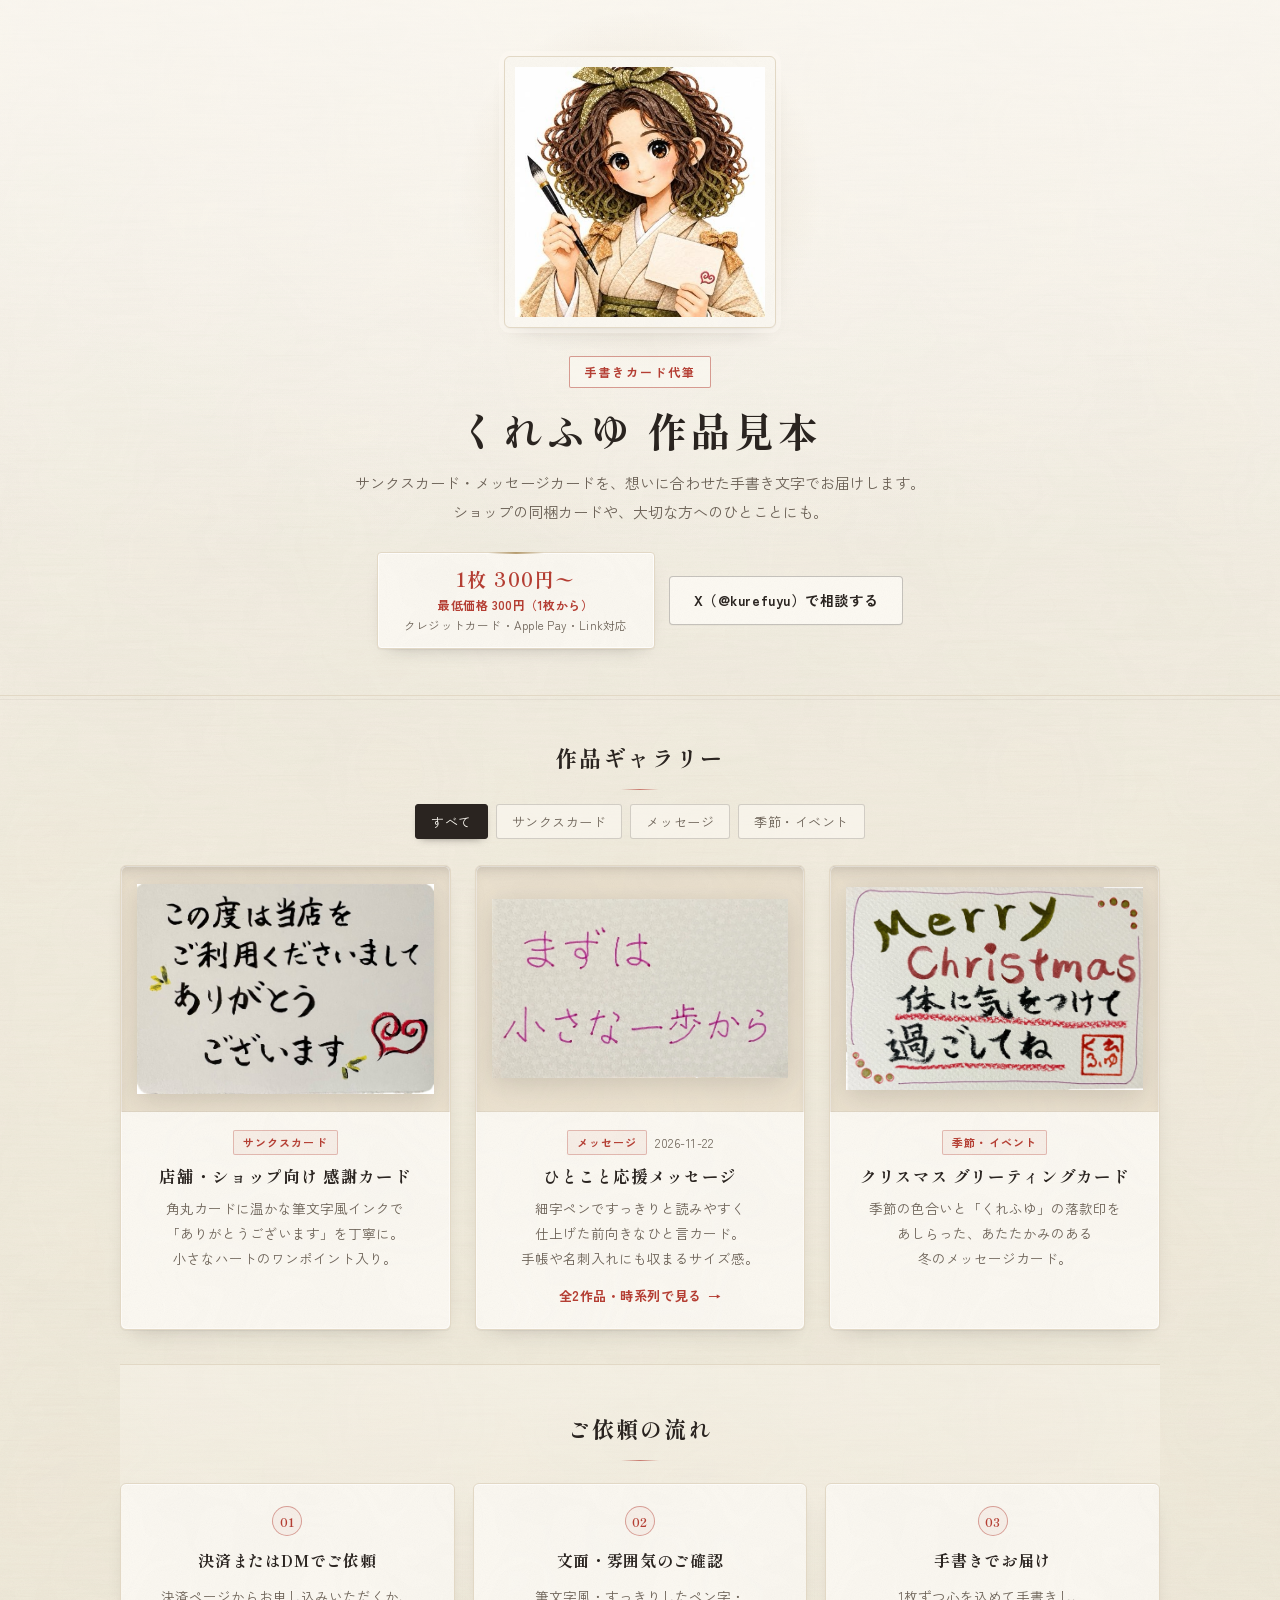
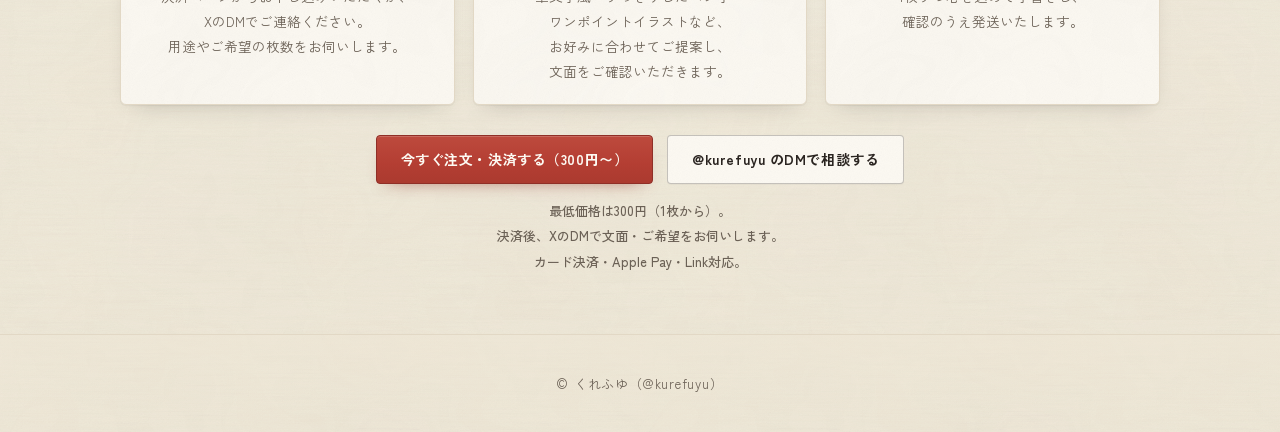
==== commit 307bf352: "和紙を基調としたデザインに刷新し、決済リンクを新しい300円商品に更新" ====
--- a/index.html
+++ b/index.html
@@ -72,7 +72,7 @@
         </div>
       </div>
       <div class="order-cta">
-        <a class="btn btn-primary" href="https://buy.stripe.com/fZu28l7V74so8kVafR6Zy01" target="_blank" rel="noopener noreferrer">
+        <a class="btn btn-primary" href="https://buy.stripe.com/aFa14h5MZcYU44Few76Zy02" target="_blank" rel="noopener noreferrer">
           今すぐ注文・決済する（300円〜）
         </a>
         <a class="btn btn-secondary" href="https://x.com/kurefuyu" target="_blank" rel="noopener noreferrer">
--- a/style.css
+++ b/style.css
@@ -1,13 +1,41 @@
+/* ============================================================
+   くれふゆ 作品見本
+   2026-11-28 和紙を基調としたデザインに刷新
+   - 背景：生成り・楮（こうぞ）和紙の色調＋インラインSVGの紙目・繊維
+   - カード・ボタン：和紙白の便箋・色紙のような重なり、細い和の罫線
+   - アクセント：朱（落款・朱印）#b43e33 / 墨 #2a2420 / 金茶 #a98b56
+   ============================================================ */
 :root {
-  --bg: #fbf9f5;
-  --surface: #ffffff;
-  --ink: #2c2724;
-  --muted: #6e655f;
-  --accent: #b84336;
-  --accent-soft: #f6e8e5;
-  --border: #e8e1d8;
-  --shadow: 0 8px 24px rgba(44, 39, 36, 0.06);
-  --radius: 14px;
+  /* 和紙の色 */
+  --washi-pale: #fcf9f2;
+  --washi-light: #f6f1e7;
+  --washi: #f2ebdc;
+  --washi-deep: #efe7d6;
+  --washi-edge: #e2d8c5;
+
+  /* 墨・朱・金茶 */
+  --ink: #2a2420;
+  --muted: #6b6156;
+  --accent: #b43e33;
+  --accent-deep: #8f2f27;
+  --accent-soft: #f4e6e0;
+  --gold: #a98b56;
+
+  --bg: var(--washi-light);
+  --surface: var(--washi-pale);
+  --border: var(--washi-edge);
+  --shadow: 0 1px 1px rgba(42, 36, 32, 0.05), 0 10px 22px -14px rgba(42, 36, 32, 0.28);
+  --shadow-lift: 0 2px 2px rgba(42, 36, 32, 0.05), 0 18px 32px -16px rgba(42, 36, 32, 0.34);
+  --radius: 6px;
+  --radius-sm: 4px;
+
+  /* 紙の質感（インラインSVG） */
+  /* 細かな紙目・粒子 */
+  --tex-grain: url("data:image/svg+xml,%3Csvg xmlns='http://www.w3.org/2000/svg' width='200' height='200'%3E%3Cfilter id='g'%3E%3CfeTurbulence type='fractalNoise' baseFrequency='0.85' numOctaves='4' stitchTiles='stitch'/%3E%3CfeColorMatrix type='saturate' values='0'/%3E%3C/filter%3E%3Crect width='200' height='200' filter='url(%23g)' opacity='0.06'/%3E%3C/svg%3E");
+  /* 横に流れる楮の繊維 */
+  --tex-fiber: url("data:image/svg+xml,%3Csvg xmlns='http://www.w3.org/2000/svg' width='420' height='420'%3E%3Cfilter id='f'%3E%3CfeTurbulence type='fractalNoise' baseFrequency='0.012 0.45' numOctaves='3' seed='9' stitchTiles='stitch'/%3E%3CfeColorMatrix type='saturate' values='0'/%3E%3C/filter%3E%3Crect width='420' height='420' filter='url(%23f)' opacity='0.055'/%3E%3C/svg%3E");
+  /* 楮和紙のゆらぎ（大きな濃淡） */
+  --tex-mottle: url("data:image/svg+xml,%3Csvg xmlns='http://www.w3.org/2000/svg' width='640' height='640'%3E%3Cfilter id='m'%3E%3CfeTurbulence type='fractalNoise' baseFrequency='0.007' numOctaves='3' seed='3' stitchTiles='stitch'/%3E%3CfeColorMatrix type='saturate' values='0'/%3E%3C/filter%3E%3Crect width='640' height='640' filter='url(%23m)' opacity='0.045'/%3E%3C/svg%3E");
 }
 
 * {
@@ -16,11 +44,31 @@
 
 body {
   margin: 0;
-  background-color: var(--bg);
+  min-height: 100vh;
   color: var(--ink);
   font-family: "Zen Kaku Gothic New", -apple-system, BlinkMacSystemFont, "Hiragino Sans", sans-serif;
-  line-height: 1.7;
+  line-height: 1.8;
+  background-color: var(--washi-light);
+  background-image:
+    var(--tex-mottle),
+    var(--tex-fiber),
+    var(--tex-grain),
+    radial-gradient(120% 70% at 50% -10%, #fbf7ee 0%, rgba(251, 247, 238, 0) 55%),
+    linear-gradient(180deg, #f7f2e8 0%, #f3ecdd 42%, var(--washi-deep) 100%);
+  background-repeat: repeat, repeat, repeat, no-repeat, no-repeat;
+  background-size: 640px 640px, 420px 420px, 200px 200px, cover, cover;
+  background-attachment: scroll;
   -webkit-font-smoothing: antialiased;
+  text-rendering: optimizeLegibility;
+}
+
+::selection {
+  background: rgba(180, 62, 51, 0.16);
+}
+
+:focus-visible {
+  outline: 2px solid rgba(180, 62, 51, 0.55);
+  outline-offset: 3px;
 }
 
 /* 端末ごとの改行（スマホ専用 / PC専用の <br>） */
@@ -47,17 +95,30 @@
   margin: 0 auto;
 }
 
-.hero {
-  padding: 48px 0 44px;
-  border-bottom: 1px solid var(--border);
-  background: radial-gradient(circle at top right, #f5efe6 0%, var(--bg) 60%);
-  text-align: center;
-}
-
 /* ============================================================
    ヒーロー：イラストを上に置き、文章はすべて中央揃え
-   （2026-11-25 中央配置に変更）
+   （2026-11-25 中央配置／2026-11-28 和紙の台紙調に）
    ============================================================ */
+.hero {
+  position: relative;
+  padding: 56px 0 46px;
+  border-bottom: 1px solid var(--washi-edge);
+  background: linear-gradient(180deg, rgba(252, 249, 242, 0.62) 0%, rgba(252, 249, 242, 0) 80%);
+  text-align: center;
+}
+
+/* 和紙の端に重なる細い罫線 */
+.hero::after {
+  content: "";
+  position: absolute;
+  left: 0;
+  right: 0;
+  bottom: -5px;
+  height: 1px;
+  background: rgba(42, 36, 32, 0.05);
+  pointer-events: none;
+}
+
 .hero-inner {
   display: flex;
   flex-direction: column;
@@ -78,84 +139,117 @@
   width: clamp(200px, 26vw, 272px);
 }
 
-/* イラストの背後に滲むように置く淡い円 */
+/* イラストの背後に滲む、朱と金茶の淡い円 */
 .hero-visual::before {
   content: "";
   position: absolute;
   inset: -16%;
   border-radius: 50%;
-  background: radial-gradient(circle, rgba(184, 67, 54, 0.1) 0%, rgba(184, 67, 54, 0) 68%);
+  background: radial-gradient(
+    circle,
+    rgba(180, 62, 51, 0.09) 0%,
+    rgba(169, 139, 86, 0.07) 46%,
+    rgba(180, 62, 51, 0) 72%
+  );
   z-index: 0;
 }
 
+/* 和紙の台紙に貼ったようなポートレート */
 .hero-portrait {
   position: relative;
   z-index: 1;
   display: block;
   width: 100%;
   height: auto;
-  padding: 8px;
-  background: #fffdfa;
-  border: 1px solid var(--border);
-  border-radius: 26px;
-  box-shadow: 0 18px 40px rgba(44, 39, 36, 0.13);
-}
-
-/* ヒーローの「1枚 300円〜」のお知らせ */
+  padding: 10px;
+  background-color: var(--washi-pale);
+  background-image: var(--tex-mottle), var(--tex-grain);
+  background-size: 640px 640px, 150px 150px;
+  border: 1px solid var(--washi-edge);
+  border-radius: var(--radius);
+  box-shadow:
+    0 0 0 5px rgba(252, 249, 242, 0.45),
+    var(--shadow);
+}
+
+/* ヒーローの「1枚 300円〜」のお知らせ（色紙を重ねたような台） */
 .hero-price {
+  position: relative;
   display: inline-flex;
   flex-direction: column;
   align-items: center;
-  gap: 2px;
-  padding: 9px 20px 11px;
-  background: var(--surface);
-  border: 1px solid var(--border);
-  border-radius: 14px;
-  box-shadow: 0 4px 14px rgba(44, 39, 36, 0.05);
-  text-align: center;
+  gap: 3px;
+  padding: 13px 26px 14px;
+  background-color: var(--washi-pale);
+  background-image: var(--tex-mottle), var(--tex-grain);
+  background-size: 640px 640px, 160px 160px;
+  border: 1px solid var(--washi-edge);
+  border-radius: var(--radius-sm);
+  box-shadow:
+    inset 0 0 0 1px rgba(255, 255, 255, 0.75),
+    0 1px 1px rgba(42, 36, 32, 0.04),
+    0 8px 18px -12px rgba(42, 36, 32, 0.35);
+  text-align: center;
+}
+
+/* 上端の金茶の細い筋 */
+.hero-price::before {
+  content: "";
+  position: absolute;
+  top: -1px;
+  left: 50%;
+  transform: translateX(-50%);
+  width: 56px;
+  height: 2px;
+  background: linear-gradient(90deg, rgba(169, 139, 86, 0), var(--gold), rgba(169, 139, 86, 0));
+  opacity: 0.8;
 }
 
 .hero-price span.price-min {
   font-size: 12px;
   font-weight: 700;
   color: var(--accent);
-  letter-spacing: 0.02em;
-  line-height: 1.4;
+  letter-spacing: 0.04em;
+  line-height: 1.5;
 }
 
 .hero-price strong {
   font-family: "Shippori Mincho", serif;
   font-size: 19px;
   font-weight: 700;
-  letter-spacing: 0.04em;
+  letter-spacing: 0.08em;
   color: var(--accent);
-  line-height: 1.35;
+  line-height: 1.4;
 }
 
 .hero-price span {
   font-size: 11.5px;
   color: var(--muted);
-  line-height: 1.4;
-}
-
+  line-height: 1.5;
+  letter-spacing: 0.02em;
+}
+
+/* 落款・朱印を思わせる小さなバッジ */
 .brand-badge {
   display: inline-block;
-  padding: 4px 12px;
-  border: 1px solid var(--accent);
+  padding: 4px 14px;
+  border: 1px solid rgba(180, 62, 51, 0.5);
+  background: rgba(252, 249, 242, 0.55);
   color: var(--accent);
-  border-radius: 999px;
+  border-radius: 2px;
   font-size: 12px;
   font-weight: 700;
-  letter-spacing: 0.08em;
+  letter-spacing: 0.16em;
 }
 
 .site-title {
-  margin: 14px 0 10px;
+  margin: 16px 0 12px;
   font-family: "Shippori Mincho", serif;
   font-size: clamp(28px, 4.5vw, 40px);
   font-weight: 700;
-  letter-spacing: 0.04em;
-  line-height: 1.25;
+  letter-spacing: 0.09em;
+  line-height: 1.3;
+  color: var(--ink);
 }
 
 .site-subtitle {
@@ -163,6 +257,7 @@
   margin: 0 auto 26px;
   color: var(--muted);
   font-size: 15px;
+  line-height: 1.95;
   text-align: center;
   text-wrap: pretty;
   word-break: auto-phrase;
@@ -180,43 +275,62 @@
   padding: 13px 24px;
 }
 
+/* ------------------------------------------------------------
+   ボタン：朱の落款ボタン／和紙白の罫線ボタン
+   ------------------------------------------------------------ */
 .btn {
   display: inline-flex;
   align-items: center;
   justify-content: center;
-  padding: 12px 22px;
-  border-radius: 999px;
+  padding: 13px 24px;
+  border-radius: var(--radius-sm);
   font-weight: 700;
   font-size: 14px;
-  line-height: 1.4;
+  line-height: 1.5;
+  letter-spacing: 0.04em;
   text-align: center;
   text-decoration: none;
-  transition: transform 0.15s ease, opacity 0.15s ease, background-color 0.15s ease, border-color 0.15s ease;
+  transition: transform 0.15s ease, opacity 0.15s ease, background-color 0.15s ease,
+    border-color 0.15s ease, color 0.15s ease, box-shadow 0.15s ease;
 }
 
 .btn:hover {
   transform: translateY(-1px);
-  opacity: 0.92;
 }
 
 .btn-primary {
   background-color: var(--accent);
-  color: #ffffff;
-  box-shadow: 0 6px 16px rgba(184, 67, 54, 0.22);
+  background-image: linear-gradient(180deg, #bd4a3d 0%, var(--accent) 58%, #ab3a2f 100%);
+  color: #fdfaf3;
+  border: 1px solid var(--accent-deep);
+  box-shadow:
+    inset 0 1px 0 rgba(255, 255, 255, 0.18),
+    0 8px 18px -12px rgba(143, 47, 39, 0.75);
+}
+
+.btn-primary:hover {
+  background-image: linear-gradient(180deg, #b34337 0%, #a83a2f 58%, #9b3329 100%);
+  opacity: 1;
 }
 
 .btn-secondary {
-  background-color: var(--surface);
+  background-color: var(--washi-pale);
+  background-image: var(--tex-grain);
+  background-size: 150px 150px;
+  color: var(--ink);
+  border: 1px solid rgba(42, 36, 32, 0.26);
+  box-shadow: 0 1px 1px rgba(42, 36, 32, 0.03);
+}
+
+.btn-secondary:hover {
+  background-color: #f8f3e9;
+  border-color: var(--accent);
   color: var(--accent);
-  border: 1px solid var(--accent);
-}
-
-.btn-secondary:hover {
-  background-color: var(--accent-soft);
+  opacity: 1;
 }
 
 .price-note {
-  font-size: 14px;
+  font-size: 13.5px;
   color: var(--muted);
   font-weight: 500;
 }
@@ -228,7 +342,7 @@
 /* スマホ：少し詰めて、文字も読みやすい大きさに */
 @media (max-width: 760px) {
   .hero {
-    padding: 30px 0 30px;
+    padding: 34px 0 32px;
   }
 
   .hero-inner {
@@ -240,16 +354,20 @@
   }
 
   .site-title {
-    margin-top: 10px;
+    margin-top: 12px;
   }
 
   .site-subtitle {
     font-size: 14.5px;
-  }
-}
-
+    line-height: 1.9;
+  }
+}
+
+/* ============================================================
+   ギャラリー
+   ============================================================ */
 .gallery-section {
-  padding: 40px 0 32px;
+  padding: 42px 0 34px;
 }
 
 .section-head {
@@ -258,17 +376,30 @@
   align-items: center;
   justify-content: center;
   gap: 14px;
-  margin-bottom: 24px;
+  margin-bottom: 26px;
   text-align: center;
 }
 
 h2 {
+  position: relative;
   margin: 0;
   font-family: "Shippori Mincho", serif;
   font-size: 22px;
   font-weight: 700;
-  letter-spacing: 0.04em;
-  text-align: center;
+  letter-spacing: 0.1em;
+  text-align: center;
+  color: var(--ink);
+}
+
+/* 見出しの下の細い朱の筋 */
+h2::after {
+  content: "";
+  display: block;
+  width: 38px;
+  height: 1px;
+  margin: 11px auto 0;
+  background: linear-gradient(90deg, rgba(180, 62, 51, 0), var(--accent), rgba(180, 62, 51, 0));
+  opacity: 0.65;
 }
 
 .filter-bar {
@@ -279,12 +410,13 @@
 }
 
 .filter-btn {
-  border: 1px solid var(--border);
-  background: var(--surface);
-  color: var(--muted);
-  padding: 7px 14px;
-  border-radius: 999px;
+  border: 1px solid rgba(42, 36, 32, 0.18);
+  background: rgba(252, 249, 242, 0.62);
+  color: var(--muted);
+  padding: 7px 15px;
+  border-radius: 3px;
   font-size: 13px;
+  letter-spacing: 0.04em;
   font-family: inherit;
   cursor: pointer;
   transition: all 0.15s ease;
@@ -293,45 +425,72 @@
 .filter-btn:hover {
   border-color: var(--accent);
   color: var(--accent);
+  background: rgba(252, 249, 242, 0.9);
 }
 
 .filter-btn.is-active {
   background: var(--ink);
   border-color: var(--ink);
-  color: #ffffff;
+  color: var(--washi-pale);
+  box-shadow: 0 4px 10px -6px rgba(42, 36, 32, 0.7);
 }
 
 .gallery-grid {
   display: grid;
   grid-template-columns: repeat(auto-fill, minmax(280px, 1fr));
-  gap: 22px;
-}
-
+  gap: 24px;
+}
+
+/* 便箋を重ねたような作品カード */
 .work-card {
-  background: var(--surface);
-  border: 1px solid var(--border);
+  position: relative;
+  background-color: var(--washi-pale);
+  background-image: var(--tex-mottle), var(--tex-grain);
+  background-size: 640px 640px, 160px 160px;
+  border: 1px solid var(--washi-edge);
   border-radius: var(--radius);
   overflow: hidden;
-  box-shadow: var(--shadow);
+  box-shadow:
+    0 1px 0 rgba(255, 255, 255, 0.7) inset,
+    var(--shadow);
   cursor: pointer;
-  transition: transform 0.18s ease, box-shadow 0.18s ease;
+  transition: transform 0.18s ease, box-shadow 0.18s ease, border-color 0.18s ease;
   display: flex;
   flex-direction: column;
+}
+
+/* カード内側の細い余白線（便箋の縁） */
+.work-card::after {
+  content: "";
+  position: absolute;
+  inset: 0;
+  border-radius: inherit;
+  box-shadow: inset 0 0 0 1px rgba(255, 255, 255, 0.45);
+  pointer-events: none;
 }
 
 .work-card:hover {
   transform: translateY(-3px);
-  box-shadow: 0 12px 28px rgba(44, 39, 36, 0.1);
-}
-
+  border-color: #d8cbb4;
+  box-shadow:
+    0 1px 0 rgba(255, 255, 255, 0.7) inset,
+    var(--shadow-lift);
+}
+
+/* サムネイル枠：和紙の台に作品を置いた色合い */
 .work-thumb-wrap {
   aspect-ratio: 4 / 3;
-  background: #f6f2eb;
-  padding: 14px;
+  background-color: #ece2cf;
+  background-image: var(--tex-mottle), var(--tex-grain);
+  background-size: 640px 640px, 160px 160px;
+  padding: 16px;
   overflow: hidden;
   display: flex;
   align-items: center;
   justify-content: center;
+  box-shadow:
+    inset 0 0 0 1px rgba(42, 36, 32, 0.05),
+    inset 0 10px 20px -14px rgba(42, 36, 32, 0.4);
 }
 
 .work-thumb {
@@ -339,84 +498,114 @@
   height: 100%;
   object-fit: contain;
   display: block;
-  filter: drop-shadow(0 6px 14px rgba(44, 39, 36, 0.14));
+  filter: drop-shadow(0 6px 14px rgba(42, 36, 32, 0.16));
 }
 
 .work-body {
-  padding: 16px 18px 18px;
-  text-align: center;
-}
-
+  padding: 18px 20px 20px;
+  text-align: center;
+}
+
+/* 分類ラベル：小さな朱の印 */
 .card-tag {
   display: inline-block;
   font-size: 11px;
   font-weight: 700;
+  letter-spacing: 0.1em;
   color: var(--accent);
-  background: var(--accent-soft);
-  padding: 2px 10px;
-  border-radius: 999px;
+  background: rgba(180, 62, 51, 0.05);
+  border: 1px solid rgba(180, 62, 51, 0.3);
+  padding: 2px 9px 1px;
+  border-radius: 2px;
   margin-bottom: 8px;
 }
 
 .work-title {
-  margin: 0 0 6px;
-  font-size: 16px;
-  font-weight: 700;
+  margin: 0 0 7px;
+  font-family: "Shippori Mincho", serif;
+  font-size: 16.5px;
+  font-weight: 700;
+  letter-spacing: 0.04em;
+  line-height: 1.6;
 }
 
 .work-desc {
   margin: 0;
   font-size: 13.5px;
   color: var(--muted);
+  line-height: 1.85;
   text-align: center;
   text-wrap: pretty;
   word-break: auto-phrase;
 }
 
+/* ============================================================
+   ご依頼の流れ
+   ============================================================ */
 .order-section {
-  padding: 36px 0 56px;
-  border-top: 1px solid var(--border);
+  position: relative;
+  padding: 44px 0 60px;
+  border-top: 1px solid var(--washi-edge);
+  background: linear-gradient(180deg, rgba(252, 249, 242, 0.38) 0%, rgba(252, 249, 242, 0) 60%);
   text-align: center;
 }
 
 .steps-grid {
-  margin-top: 20px;
+  margin-top: 22px;
   display: grid;
   grid-template-columns: repeat(auto-fit, minmax(220px, 1fr));
-  gap: 16px;
-}
-
+  gap: 18px;
+}
+
+/* 色紙を重ねたようなステップカード */
 .step-card {
-  background: var(--surface);
-  border: 1px solid var(--border);
+  background-color: var(--washi-pale);
+  background-image: var(--tex-mottle), var(--tex-grain);
+  background-size: 640px 640px, 160px 160px;
+  border: 1px solid var(--washi-edge);
   border-radius: var(--radius);
-  padding: 20px;
-  text-align: center;
+  padding: 22px 20px 20px;
+  text-align: center;
+  box-shadow:
+    0 1px 0 rgba(255, 255, 255, 0.7) inset,
+    var(--shadow);
 }
 
 .step-num {
+  display: inline-flex;
+  align-items: center;
+  justify-content: center;
+  width: 30px;
+  height: 30px;
+  margin-bottom: 4px;
+  border: 1px solid rgba(180, 62, 51, 0.45);
+  border-radius: 50%;
+  background: rgba(180, 62, 51, 0.04);
   font-family: "Shippori Mincho", serif;
-  font-size: 13px;
+  font-size: 12px;
   font-weight: 700;
   color: var(--accent);
-  letter-spacing: 0.08em;
+  letter-spacing: 0.02em;
 }
 
 .step-card h3 {
-  margin: 6px 0 8px;
+  margin: 6px 0 9px;
+  font-family: "Shippori Mincho", serif;
   font-size: 16px;
+  letter-spacing: 0.04em;
 }
 
 .step-card p {
   margin: 0;
   font-size: 13.5px;
   color: var(--muted);
+  line-height: 1.85;
   text-wrap: pretty;
   word-break: auto-phrase;
 }
 
 .order-cta {
-  margin-top: 28px;
+  margin-top: 30px;
   display: flex;
   flex-wrap: wrap;
   justify-content: center;
@@ -429,7 +618,8 @@
   margin: 0;
   text-align: center;
   font-size: 13px;
-  line-height: 1.9;
+  line-height: 1.95;
+  color: var(--muted);
   text-wrap: pretty;
   word-break: auto-phrase;
 }
@@ -440,20 +630,39 @@
     width: 100%;
     padding: 13px 18px;
   }
+
+  /* 絞り込みボタンは2×2に整えて中央に */
+  .filter-bar {
+    display: grid;
+    grid-template-columns: repeat(2, minmax(0, 1fr));
+    width: 100%;
+    max-width: 304px;
+    margin: 0 auto;
+  }
+
+  .filter-btn {
+    width: 100%;
+    padding: 8px 10px;
+  }
 }
 
 .site-footer {
-  border-top: 1px solid var(--border);
-  padding: 22px 0;
+  border-top: 1px solid var(--washi-edge);
+  background: linear-gradient(180deg, rgba(239, 231, 214, 0.5) 0%, rgba(239, 231, 214, 0) 100%);
+  padding: 24px 0;
   text-align: center;
   font-size: 13px;
-  color: var(--muted);
-}
-
+  letter-spacing: 0.06em;
+  color: var(--muted);
+}
+
+/* ============================================================
+   拡大表示（ライトボックス）
+   ============================================================ */
 .lightbox {
   position: fixed;
   inset: 0;
-  background: rgba(24, 21, 19, 0.82);
+  background: rgba(30, 26, 22, 0.86);
   display: flex;
   align-items: center;
   justify-content: center;
@@ -472,8 +681,8 @@
   width: 40px;
   height: 40px;
   border-radius: 50%;
-  border: none;
-  background: rgba(255, 255, 255, 0.92);
+  border: 1px solid rgba(42, 36, 32, 0.12);
+  background: rgba(252, 249, 242, 0.94);
   color: var(--ink);
   font-size: 24px;
   line-height: 1;
@@ -483,40 +692,43 @@
 .lightbox-content {
   max-width: 720px;
   width: 100%;
-  background: var(--surface);
+  background-color: var(--washi-pale);
+  background-image: var(--tex-mottle), var(--tex-grain);
+  background-size: 640px 640px, 180px 180px;
+  border: 1px solid rgba(252, 249, 242, 0.4);
   border-radius: var(--radius);
   overflow: hidden;
-  box-shadow: 0 20px 50px rgba(0, 0, 0, 0.35);
+  box-shadow: 0 24px 60px rgba(0, 0, 0, 0.42);
 }
 
 .lightbox-content img {
   width: 100%;
   max-height: 68vh;
   object-fit: contain;
-  background: #f2ede5;
+  background-color: #ece2cf;
   display: block;
 }
 
 .lightbox-caption {
-  padding: 16px 20px 20px;
-  text-align: center;
-}
-
-.lightbox-caption p {
-  text-align: center;
-  text-wrap: pretty;
-  word-break: auto-phrase;
+  padding: 18px 22px 22px;
+  text-align: center;
 }
 
 .lightbox-caption h3 {
-  margin: 0 0 6px;
+  margin: 0 0 7px;
+  font-family: "Shippori Mincho", serif;
   font-size: 17px;
+  letter-spacing: 0.04em;
 }
 
 .lightbox-caption p {
   margin: 0;
   font-size: 14px;
   color: var(--muted);
+  line-height: 1.85;
+  text-align: center;
+  text-wrap: pretty;
+  word-break: auto-phrase;
 }
 
 /* ============================================================
@@ -541,7 +753,7 @@
 .work-date {
   font-size: 12px;
   color: var(--muted);
-  letter-spacing: 0.03em;
+  letter-spacing: 0.04em;
 }
 
 /* ジャンル別ページへ遷移する入口カード（リンク） */
@@ -554,9 +766,10 @@
   display: inline-flex;
   align-items: center;
   gap: 6px;
-  margin: 12px 0 0;
+  margin: 13px 0 0;
   font-size: 13px;
   font-weight: 700;
+  letter-spacing: 0.04em;
   color: var(--accent);
 }
 
@@ -572,17 +785,18 @@
 
 /* ジャンル別ページのヘッダー */
 .hero--compact {
-  padding: 32px 0 30px;
+  padding: 34px 0 32px;
   text-align: center;
 }
 
 .back-link {
   display: block;
   width: fit-content;
-  margin: 0 auto 14px;
+  margin: 0 auto 16px;
   font-size: 13px;
   color: var(--muted);
   text-decoration: none;
+  letter-spacing: 0.04em;
   border-bottom: 1px solid transparent;
   transition: color 0.15s ease, border-color 0.15s ease;
 }
@@ -597,6 +811,7 @@
   margin: 0;
   font-size: 12.5px;
   color: var(--muted);
+  letter-spacing: 0.04em;
   text-align: center;
 }
 
@@ -604,7 +819,7 @@
 .genre-row {
   display: flex;
   align-items: stretch;
-  gap: 22px;
+  gap: 24px;
   overflow-x: auto;
   padding: 2px 2px 16px;
   scroll-snap-type: x mandatory;
@@ -626,22 +841,28 @@
   height: 8px;
 }
 
+.genre-row::-webkit-scrollbar-track {
+  background: rgba(42, 36, 32, 0.04);
+  border-radius: 999px;
+}
+
 .genre-row::-webkit-scrollbar-thumb {
-  background: var(--border);
+  background: #d9cdb8;
   border-radius: 999px;
 }
 
 .order-lead {
-  margin: 10px 0 0;
+  margin: 12px 0 0;
   font-size: 14px;
   color: var(--muted);
+  line-height: 1.9;
   text-align: center;
   text-wrap: pretty;
   word-break: auto-phrase;
 }
 
 .page-actions {
-  margin-top: 26px;
+  margin-top: 28px;
   display: flex;
   justify-content: center;
 }
